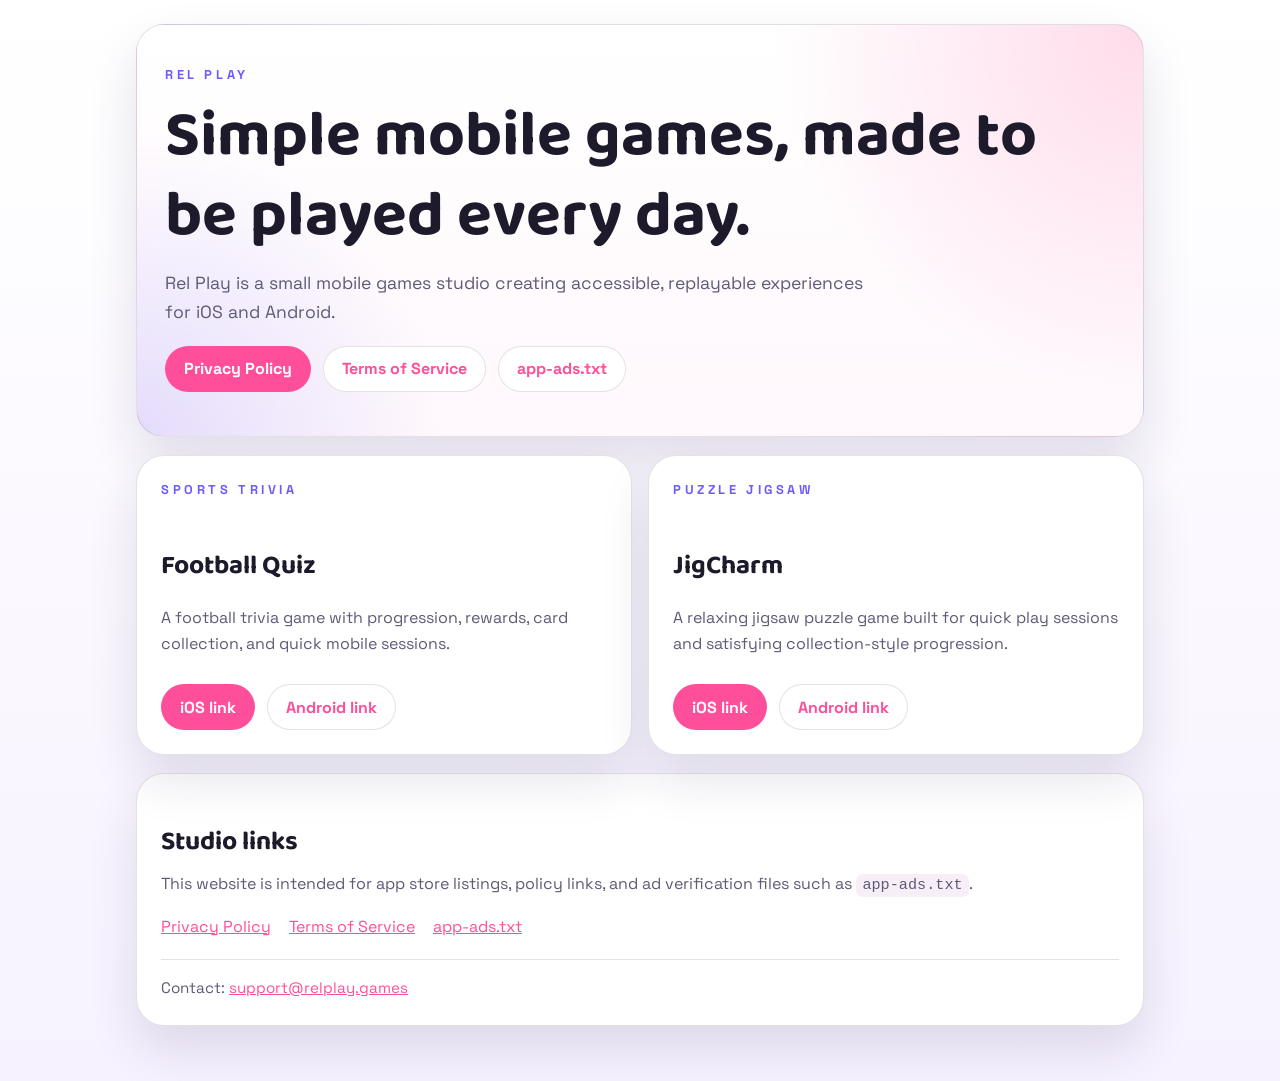
==== index.html @ caa258f2 "Initial Rel Play website" ====
<!doctype html>
<html lang="en">
<head>
  <meta charset="utf-8">
  <meta name="viewport" content="width=device-width, initial-scale=1">
  <title>Rel Play | Mobile Games Studio</title>
  <meta
    name="description"
    content="Rel Play is a mobile games studio behind Football Quiz and JigCharm."
  >
  <link
    href="https://fonts.googleapis.com/css2?family=Baloo+2:wght@600;700;800&family=Space+Grotesk:wght@400;500;700&display=swap"
    rel="stylesheet"
  >
  <link rel="stylesheet" href="styles.css">
</head>
<body>
  <main class="shell shell-wide">
    <section class="hero card">
      <span class="eyebrow">Rel Play</span>
      <h1>Simple mobile games, made to be played every day.</h1>
      <p class="lead">
        Rel Play is a small mobile games studio creating accessible, replayable
        experiences for iOS and Android.
      </p>
      <div class="nav">
        <a class="button" href="privacy.html">Privacy Policy</a>
        <a class="button secondary" href="terms.html">Terms of Service</a>
        <a class="button secondary" href="app-ads.txt">app-ads.txt</a>
      </div>
    </section>

    <section class="grid app-grid">
      <article class="card app-card">
        <span class="eyebrow">Sports Trivia</span>
        <h2>Football Quiz</h2>
        <p class="muted">
          A football trivia game with progression, rewards, card collection, and
          quick mobile sessions.
        </p>
        <div class="link-list">
          <a class="button" href="https://apps.apple.com/il/app/guess-who-football-quiz-game/id6759870152">iOS link</a>
          <a class="button secondary" href="https://example.com/football-quiz-android">Android link</a>
        </div>
      </article>

      <article class="card app-card">
        <span class="eyebrow">Puzzle Jigsaw</span>
        <h2>JigCharm</h2>
        <p class="muted">
          A relaxing jigsaw puzzle game built for quick play sessions and satisfying
          collection-style progression.
        </p>
        <div class="link-list">
          <a class="button" href="https://example.com/jigcharm-ios">iOS link</a>
          <a class="button secondary" href="https://example.com/jigcharm-android">Android link</a>
        </div>
      </article>
    </section>

    <section class="card info-card">
      <h2>Studio links</h2>
      <p class="muted">
        This website is intended for app store listings, policy links, and ad
        verification files such as <code>app-ads.txt</code>.
      </p>
      <div class="legal-links">
        <a href="privacy.html">Privacy Policy</a>
        <a href="terms.html">Terms of Service</a>
        <a href="app-ads.txt">app-ads.txt</a>
      </div>
      <div class="meta">
        Contact: <a href="mailto:support@relplay.games">support@relplay.games</a>
      </div>
    </section>
  </main>
</body>
</html>
---- styles.css ----
:root {
  color-scheme: light;
  --bg: #f7f2ff;
  --panel: #ffffff;
  --text: #1d1a2b;
  --muted: #5f5a76;
  --line: rgba(29, 26, 43, 0.12);
  --accent: #ff4f9a;
  --accent-strong: #6b5bff;
  --accent-soft: #fff1f8;
  --shadow: 0 24px 50px rgba(31, 23, 74, 0.12);
}

* {
  box-sizing: border-box;
}

html,
body {
  margin: 0;
  padding: 0;
  background: linear-gradient(180deg, #fff 0%, var(--bg) 100%);
  color: var(--text);
  font-family: "Space Grotesk", sans-serif;
  line-height: 1.6;
}

body {
  min-height: 100vh;
}

.shell {
  max-width: 860px;
  margin: 0 auto;
  padding: 24px 16px 56px;
}

.shell-wide {
  max-width: 1040px;
}

.card {
  background: var(--panel);
  border: 1px solid var(--line);
  border-radius: 28px;
  box-shadow: var(--shadow);
  padding: 24px;
}

.hero {
  padding: 36px 28px;
  background:
    radial-gradient(circle at top right, rgba(255, 79, 154, 0.2), transparent 34%),
    radial-gradient(circle at bottom left, rgba(107, 91, 255, 0.18), transparent 28%),
    linear-gradient(180deg, #ffffff 0%, #fff8fc 100%);
}

h1,
h2,
h3 {
  line-height: 1.25;
  margin: 0 0 12px;
}

h1 {
  font-family: "Baloo 2", cursive;
  font-size: clamp(2.4rem, 5vw, 4rem);
}

h2 {
  margin-top: 28px;
  font-family: "Baloo 2", cursive;
  font-size: clamp(1.25rem, 3vw, 1.65rem);
}

h3 {
  margin-top: 18px;
  font-size: 1.05rem;
}

p,
li {
  font-size: 1rem;
  margin: 0 0 12px;
}

ul {
  margin: 0 0 12px 20px;
  padding: 0;
}

a {
  color: var(--accent);
}

a:hover {
  color: var(--accent-strong);
}

.eyebrow {
  display: inline-block;
  margin-bottom: 12px;
  font-size: 0.8rem;
  font-weight: 700;
  letter-spacing: 0.28em;
  text-transform: uppercase;
  color: var(--accent-strong);
}

.muted {
  color: var(--muted);
}

.lead {
  max-width: 700px;
  font-size: 1.1rem;
  color: var(--muted);
}

.nav {
  display: flex;
  flex-wrap: wrap;
  gap: 12px;
  margin: 20px 0 8px;
}

.button {
  display: inline-flex;
  align-items: center;
  justify-content: center;
  min-height: 46px;
  padding: 0 18px;
  border-radius: 999px;
  border: 1px solid transparent;
  background: var(--accent);
  color: #fff;
  font-weight: 700;
  text-decoration: none;
}

.button.secondary {
  background: #fff;
  color: var(--accent);
  border-color: var(--line);
}

.button:hover {
  color: #fff;
  background: linear-gradient(120deg, var(--accent), var(--accent-strong));
}

.button.secondary:hover {
  color: var(--accent-strong);
  background: var(--accent-soft);
  border-color: var(--accent-soft);
}

.meta {
  margin-top: 20px;
  padding-top: 16px;
  border-top: 1px solid var(--line);
  font-size: 0.95rem;
  color: var(--muted);
}

.grid {
  display: grid;
  gap: 16px;
  margin-top: 24px;
}

.app-grid {
  margin-top: 18px;
}

.app-card {
  display: flex;
  flex-direction: column;
  gap: 10px;
}

.link-list {
  display: flex;
  flex-wrap: wrap;
  gap: 12px;
  margin-top: 6px;
}

.info-card {
  margin-top: 18px;
}

.legal-links {
  display: flex;
  flex-wrap: wrap;
  gap: 18px;
  margin-top: 16px;
}

code {
  padding: 0.15rem 0.4rem;
  border-radius: 0.45rem;
  background: #f8eef7;
  font-size: 0.95em;
}

@media (min-width: 720px) {
  .grid {
    grid-template-columns: 1fr 1fr;
  }
}
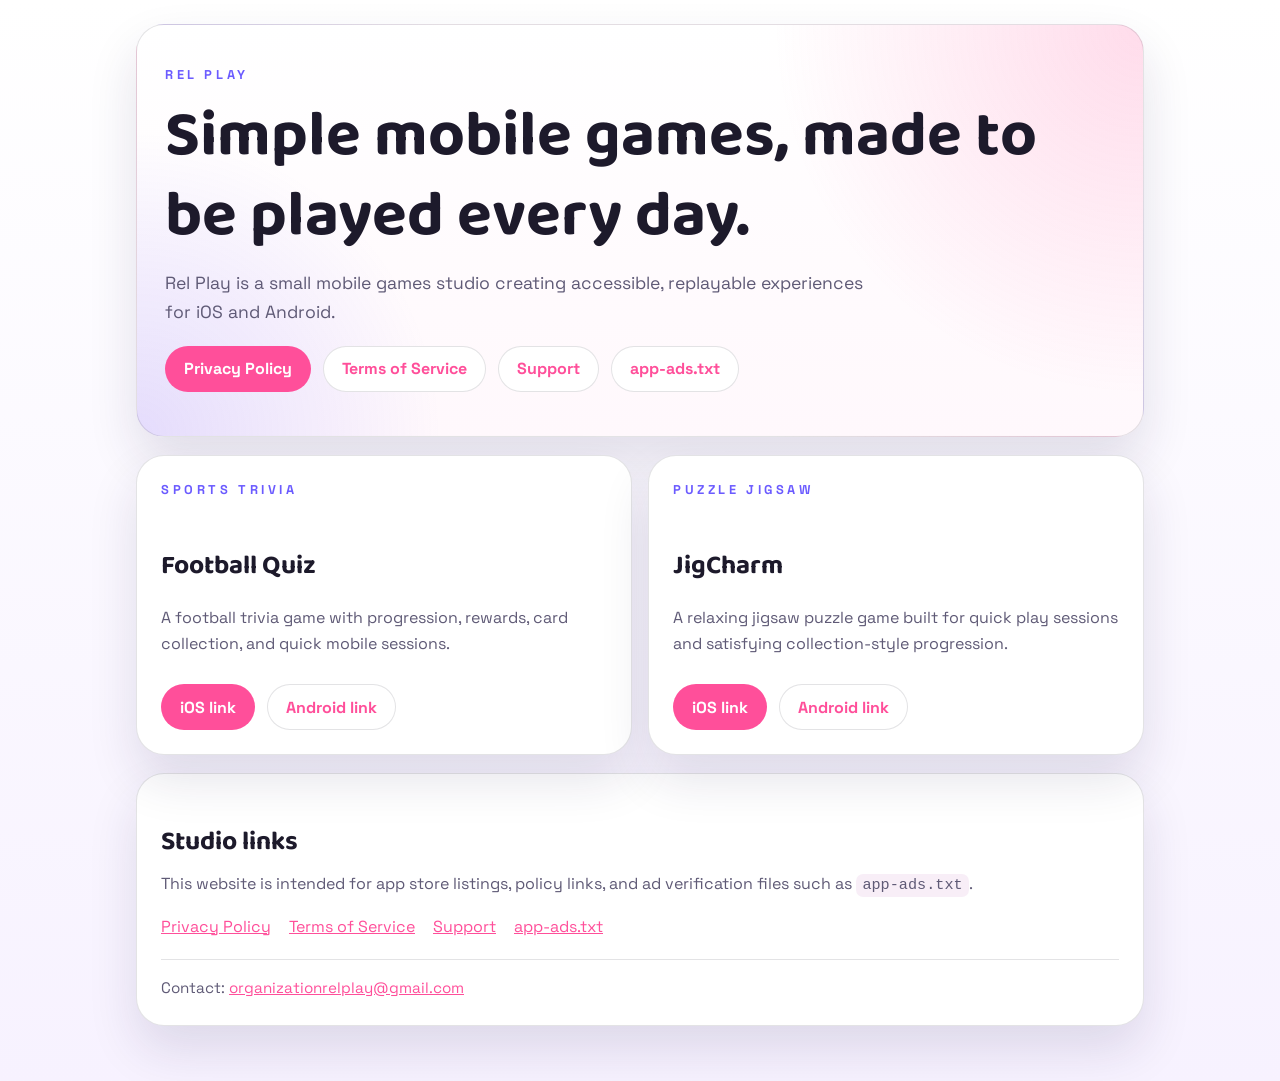
==== commit ade69382: "Add support page and support email links" ====
--- a/index.html
+++ b/index.html
@@ -26,6 +26,7 @@
       <div class="nav">
         <a class="button" href="privacy.html">Privacy Policy</a>
         <a class="button secondary" href="terms.html">Terms of Service</a>
+        <a class="button secondary" href="support.html">Support</a>
         <a class="button secondary" href="app-ads.txt">app-ads.txt</a>
       </div>
     </section>
@@ -67,10 +68,11 @@
       <div class="legal-links">
         <a href="privacy.html">Privacy Policy</a>
         <a href="terms.html">Terms of Service</a>
+        <a href="support.html">Support</a>
         <a href="app-ads.txt">app-ads.txt</a>
       </div>
       <div class="meta">
-        Contact: <a href="mailto:support@relplay.games">support@relplay.games</a>
+        Contact: <a href="mailto:organizationrelplay@gmail.com">organizationrelplay@gmail.com</a>
       </div>
     </section>
   </main>
